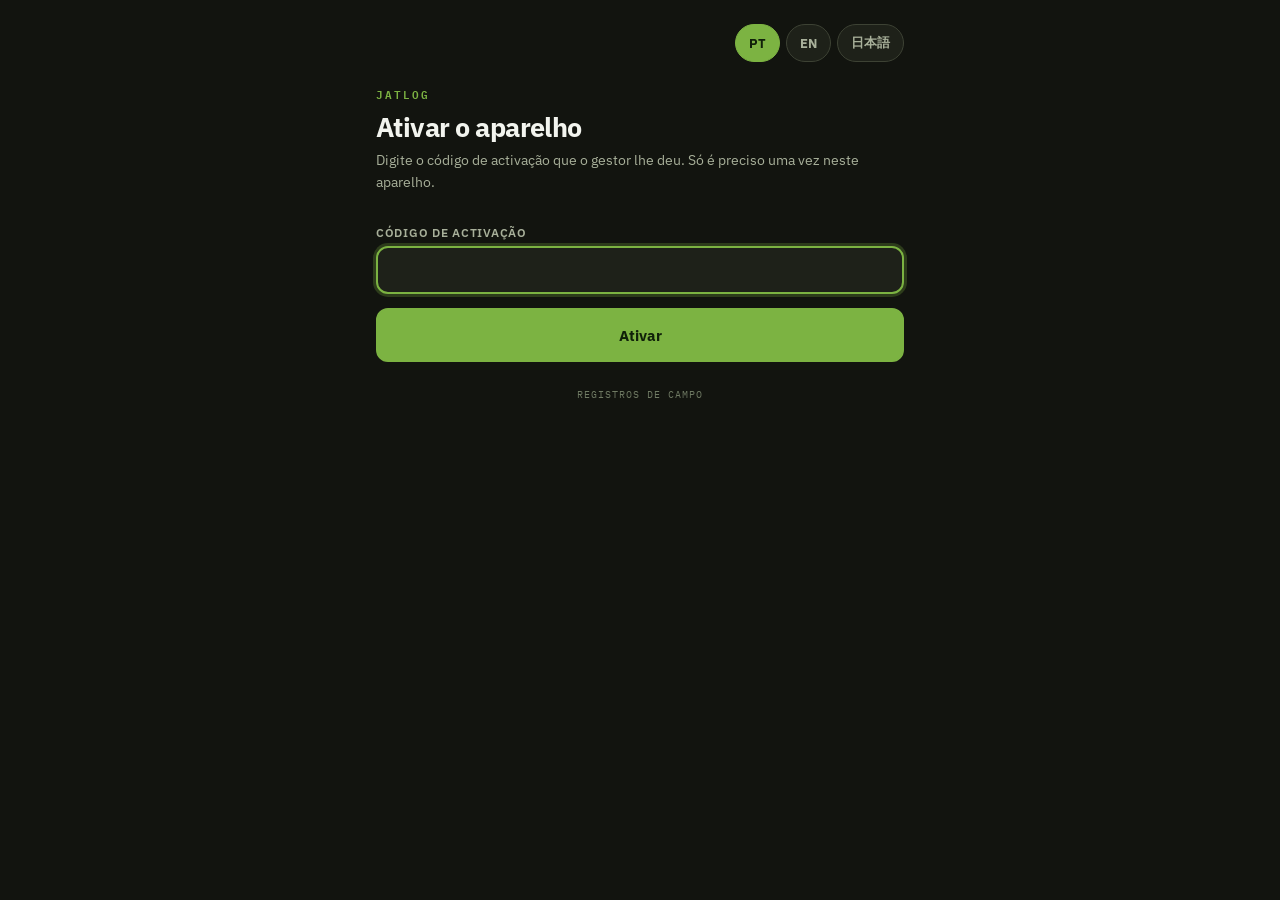
==== docs/colheita/index.html @ c5e39d82 "Make the field a choice, not something already filled in The harvest module opened with Tanheia alre" ====
<!DOCTYPE html>
<html lang="pt-BR">
<head>
<meta charset="UTF-8">
<meta name="viewport" content="width=device-width, initial-scale=1, maximum-scale=1, user-scalable=no, viewport-fit=cover">
<title>JatLog</title>

<link rel="manifest" href="../manifest.webmanifest">
<meta name="theme-color" content="#12140F">
<meta name="apple-mobile-web-app-capable" content="yes">
<meta name="mobile-web-app-capable" content="yes">
<meta name="apple-mobile-web-app-status-bar-style" content="black-translucent">
<meta name="apple-mobile-web-app-title" content="JatLog">
<link rel="apple-touch-icon" href="../icon-192.png">
<link rel="icon" type="image/png" href="../icon-192.png">

<link rel="preconnect" href="https://fonts.googleapis.com">
<link rel="preconnect" href="https://fonts.gstatic.com" crossorigin>
<link href="https://fonts.googleapis.com/css2?family=IBM+Plex+Mono:wght@400;500;600;700&family=IBM+Plex+Sans:wght@400;500;600;700&display=swap" rel="stylesheet">
<link rel="stylesheet" href="../styles.css">
</head>
<body>

<!-- barra de rede / fila de envio -->
<div id="barra" hidden></div>

<main id="palco">

  <!-- escolha do idioma (só nos ecrãs de entrada) -->
  <div class="idiomas" id="idiomas" hidden></div>

  <!-- A activação e o nome são pedidos uma só vez, no menu (../index.html).
       Este módulo começa já na escolha do local e do mês. -->

  <!-- ------------------------------------------------- 2. local e mês ---- -->
  <section class="ecra" id="ecraLocal" hidden>
    <div class="login-head">
      <div class="mark">JatLog</div>
      <h1 data-t="local.titulo"></h1>
      <p id="subLocal"></p>
    </div>
    <div class="painel">
      <div class="banner error" id="avisoLocal" hidden></div>

      <!-- O local escolhe-se sempre, sem nada pré-marcado: com um valor por
           omissão era fácil registar em Tanheia o que se pesou no 7 de Abril. -->
      <div class="campo" data-t="local.local"></div>
      <div id="escolhaLocal" class="escolhas-local"></div>

      <div class="duas">
        <div>
          <label class="campo" for="selMes" data-t="local.mes"></label>
          <select id="selMes"></select>
        </div>
        <div>
          <label class="campo" for="selAno" data-t="local.ano"></label>
          <select id="selAno"></select>
        </div>
      </div>

      <button class="btn principal" id="btnContinuar" data-t="local.botao"></button>
    </div>
    <button class="btn ligacao" id="btnMenu2" data-t="geral.menu"></button>
    <div class="appfoot" data-t="app.rodape"></div>
  </section>

  <!-- ------------------------------------------------ barra de contexto ---- -->
  <div class="topbar" id="topo" hidden>
    <div class="who">
      <div class="name" id="topoNome"></div>
      <div class="month" id="topoMes"></div>
    </div>
    <div class="counter">
      <div class="num" id="topoNum">0</div>
      <div class="lbl" data-t="topo.registros"></div>
    </div>
  </div>

  <!-- --------------------------------------------------------- 3. busca ---- -->
  <section class="ecra" id="ecraBusca" hidden>
    <div id="linhaMesAdmin" hidden>
      <label class="campo" for="selMesAdmin" data-t="busca.mesAdmin"></label>
      <select id="selMesAdmin"></select>
    </div>

    <div class="banner error" id="avisoBusca" hidden></div>
    <div class="banner ok" id="avisoGravado" hidden></div>

    <div class="eyebrow" id="rotuloBusca"></div>
    <input type="text" id="inpBusca" class="busca" placeholder="1"
           inputmode="numeric" pattern="[0-9]*" enterkeyhint="search"
           autocomplete="off">

    <div class="banner info" data-t="busca.ajuda"></div>

    <div class="duas">
      <button class="btn ligacao" id="btnMudarLocal" data-t="busca.mudarLocal"></button>
      <button class="btn ligacao" id="btnMenu" data-t="geral.menu"></button>
    </div>
  </section>

  <!-- ---------------------------------------------------- 4. candidatos ---- -->
  <section class="ecra" id="ecraCandidatos" hidden>
    <div class="banner warn" id="avisoCandidatos"></div>
    <div id="listaCandidatos"></div>
    <button class="btn" id="btnOutroNumero" data-t="candidatos.outro"></button>
  </section>

  <!-- ---------------------------------------------------------- 5. peso ---- -->
  <section class="ecra" id="ecraPeso" hidden>
    <div class="banner error" id="avisoPeso" hidden></div>
    <div class="banner warn" id="avisoJaRegistado" hidden></div>

    <div class="readout">
      <div class="tag" data-t="peso.tag"></div>
      <div class="line-code" id="pesoLinha"></div>
      <div class="sub" id="pesoSub"></div>
    </div>

    <input type="text" id="inpPeso" class="mostrador" placeholder="0.00"
           inputmode="decimal" enterkeyhint="done" autocomplete="off">

    <div class="segmento" id="segPeso">
      <button type="button" data-unidade="kg" class="activo">kg</button>
      <button type="button" data-unidade="g">g</button>
    </div>

    <div class="duas">
      <button class="btn principal" id="btnRegistar" data-t="peso.registar"></button>
      <button class="btn cancelar" id="btnCancelarPeso" data-t="peso.cancelar"></button>
    </div>

    <div class="meta">
      <div class="cell"><div class="k" data-t="peso.mae"></div><div class="v" id="metaMae">-</div></div>
      <div class="cell"><div class="k" data-t="peso.variedade"></div><div class="v" id="metaVariedade">-</div></div>
      <div class="cell"><div class="k" data-t="peso.saco"></div><div class="v" id="metaSaco">-</div></div>
      <div class="cell"><div class="k" data-t="peso.plantas"></div><div class="v" id="metaPlantas">-</div></div>
    </div>
  </section>

  <!-- ----------------------------------------------- 6. confirmar valor ---- -->
  <section class="ecra" id="ecraConfirmar" hidden>
    <div class="banner warn" id="avisoConfirmar"></div>
    <div class="readout">
      <div class="tag" data-t="confirmar.tag"></div>
      <div class="line-code" id="confirmarLinha"></div>
      <div class="sub" id="confirmarValor"></div>
    </div>
    <div class="duas">
      <button class="btn principal" id="btnRegistarAssim" data-t="confirmar.assim"></button>
      <button class="btn cancelar" id="btnCorrigir" data-t="confirmar.corrigir"></button>
    </div>
  </section>

  <!-- -------------------------------------------------------- 7. editar ---- -->
  <section class="ecra" id="ecraEditar" hidden>
    <div class="banner error" id="avisoEditar" hidden></div>
    <div class="banner warn" id="cabecalhoEditar"></div>

    <div class="readout">
      <div class="tag" data-t="editar.tag"></div>
      <div class="line-code" id="editarLinha"></div>
      <div class="sub" id="editarSub"></div>
    </div>

    <input type="text" id="inpEditar" class="mostrador" inputmode="decimal"
           enterkeyhint="done" autocomplete="off">

    <div class="segmento" id="segEditar">
      <button type="button" data-unidade="kg" class="activo">kg</button>
      <button type="button" data-unidade="g">g</button>
    </div>

    <div class="duas">
      <button class="btn principal" id="btnGuardarEdicao" data-t="editar.guardar"></button>
      <button class="btn cancelar" id="btnCancelarEdicao" data-t="editar.cancelar"></button>
    </div>

    <button class="btn apagar" id="btnApagar" data-t="editar.apagar"></button>
  </section>

  <!-- -------------------------------------------------------- 8. apagar ---- -->
  <section class="ecra" id="ecraApagar" hidden>
    <div class="banner error" id="avisoApagarTexto"></div>
    <div class="readout">
      <div class="tag" data-t="apagar.tag"></div>
      <div class="line-code" id="apagarLinha"></div>
      <div class="sub" id="apagarSub"></div>
    </div>
    <div class="duas">
      <button class="btn perigo" id="btnApagarSim" data-t="apagar.sim"></button>
      <button class="btn cancelar" id="btnApagarNao" data-t="apagar.nao"></button>
    </div>
  </section>

  <!-- ------------------------------------------------------- histórico ---- -->
  <div id="historico" hidden>
    <div class="eyebrow" style="margin-top:26px" data-t="historico.titulo"></div>
    <div id="listaHistorico"></div>
  </div>

</main>

<div id="brinde" hidden></div>

<script src="../config.js"></script>
<script src="./i18n.js"></script>
<script src="./app.js"></script>
</body>
</html>
---- docs/styles.css ----
/* JatLog — entrada comum e módulo da colheita.
 *
 * O desenho veio da aplicação Streamlit ("balança"), mas as cores são as do
 * módulo das medições: fundo escuro e verde-limão, pensados para se ler ao sol
 * (Kaz, 2026-08-11: "juntem-se no escuro"). A estrutura das classes e as
 * medidas não mudaram — só a paleta.
 *
 * Os nomes das variáveis são os de sempre para não haver que reescrever o
 * ficheiro todo; o que mudou foi o valor. `--card` é o painel, `--ink` é o
 * texto claro, `--green` é o acento. `--sobre-verde` é o texto que assenta
 * por cima do acento (nunca branco: sobre este verde não tem contraste).
 */

:root {
  --ink:         #F2F4EE;
  --ink-soft:    #A8B09A;
  --ink-fraco:   #6F7A63;
  --line:        #3D4234;
  --bg:          #12140F;
  --card:        #1E2119;
  --card2:       #2A2E23;
  --green:       #7CB342;
  --green-dark:  #558B2F;
  --green-soft:  #17400F;
  --sobre-verde: #10210A;
  --amber:       #F9A825;
  --amber-soft:  #4A3C0C;
  --red:         #E53935;
  --red-soft:    #4A1414;
  --panel:       #0B0D09;
  --digit:       #B6E88A;
  --shadow:      0 1px 2px rgba(0,0,0,.35), 0 6px 20px rgba(0,0,0,.30);
  --font-ui:    'IBM Plex Sans', -apple-system, BlinkMacSystemFont, 'Segoe UI', sans-serif;
  --font-mono:  'IBM Plex Mono', ui-monospace, SFMono-Regular, Menlo, monospace;
}

/* Uma classe nunca deve vencer o atributo hidden (erro já cometido no India Rec). */
[hidden] { display: none !important; }

* { box-sizing: border-box; }

html, body {
  margin: 0;
  padding: 0;
  background: var(--bg);
  color: var(--ink);
  font-family: var(--font-ui);
  -webkit-text-size-adjust: 100%;
  -webkit-tap-highlight-color: transparent;
  overscroll-behavior-y: none;
}

#palco {
  max-width: 560px;
  margin: 0 auto;
  padding: calc(env(safe-area-inset-top, 0px) + 14px) 16px
           calc(env(safe-area-inset-bottom, 0px) + 40px);
}

@keyframes rise { from { opacity: 0; transform: translateY(6px); } to { opacity: 1; transform: none; } }
.ecra { animation: rise .18s ease-out; }

/* ================= barra de rede / fila ================= */
/* os mesmos tons da barra de estado do módulo das medições */
#barra {
  position: sticky;
  top: 0;
  z-index: 50;
  padding: 9px 12px;
  text-align: center;
  font-size: 13px;
  font-weight: 600;
  letter-spacing: .04em;
  color: #fff;
  background: #6D1B1B;
}
#barra.enviando { background: #5D4E12; }
#barra.guardado { background: var(--green-dark); }

/* ================= escolha do idioma ================= */
.idiomas {
  display: flex;
  justify-content: flex-end;
  gap: 6px;
  padding-top: 10px;
}
.idiomas button {
  min-height: 38px;
  border: 1px solid var(--line);
  background: var(--card);
  color: var(--ink-soft);
  font-family: var(--font-ui);
  font-size: 13px;
  font-weight: 700;
  padding: 7px 13px;
  border-radius: 999px;
  cursor: pointer;
}
.idiomas button.activo {
  background: var(--green);
  border-color: var(--green);
  color: var(--sobre-verde);
}

/* ================= cabeçalho de entrada ================= */
.login-head { padding: 22px 0 18px; }
.login-head .mark {
  font-family: var(--font-mono);
  font-size: 11px;
  letter-spacing: .18em;
  text-transform: uppercase;
  color: var(--green);
  font-weight: 600;
}
.login-head h1 {
  font-size: 27px;
  font-weight: 700;
  margin: 8px 0 6px;
  line-height: 1.22;
  letter-spacing: -.02em;
}
.login-head p { font-size: 14px; color: var(--ink-soft); margin: 0; line-height: 1.55; }

.appfoot {
  margin-top: 26px;
  text-align: center;
  font-family: var(--font-mono);
  font-size: 10px;
  letter-spacing: .1em;
  text-transform: uppercase;
  color: var(--ink-fraco);
}

/* ================= painel de formulário ================= */
.painel { display: block; }

label.campo, div.campo {
  display: block;
  font-size: 12px;
  font-weight: 600;
  letter-spacing: .06em;
  text-transform: uppercase;
  color: var(--ink-soft);
  margin: 14px 0 6px;
}

/* ================= escolha do local ================= */
/* Dois botões grandes em vez de uma lista: qual dos dois campos se está a
   pesar tem de ser uma decisão visível, não um valor que já lá estava. */
.escolhas-local { display: grid; gap: 10px; }
.escolha-local {
  display: block;
  width: 100%;
  text-align: left;
  min-height: 66px;
  padding: 14px 16px;
  background: var(--card);
  border: 2px solid var(--line);
  border-radius: 14px;
  color: var(--ink);
  font-family: var(--font-ui);
  cursor: pointer;
}
.escolha-local b { display: block; font-size: 17px; font-weight: 700; }
.escolha-local span { display: block; margin-top: 3px; font-size: 13px; color: var(--ink-soft); }
.escolha-local.activo {
  background: var(--green);
  border-color: var(--green);
  color: var(--sobre-verde);
}
.escolha-local.activo span { color: var(--sobre-verde); opacity: .8; }
.escolha-local:focus-visible { outline: 3px solid var(--green); outline-offset: 2px; }

input[type="text"], input[type="password"], select {
  width: 100%;
  background: var(--card);
  border: 2px solid var(--line);
  border-radius: 12px;
  font-family: var(--font-ui);
  font-size: 16px;
  padding: 12px 14px;
  color: var(--ink);
  appearance: none;
  -webkit-appearance: none;
}
select {
  background-image: url("data:image/svg+xml;utf8,<svg xmlns='http://www.w3.org/2000/svg' width='12' height='8'><path d='M1 1l5 5 5-5' fill='none' stroke='%23A8B09A' stroke-width='1.8' stroke-linecap='round'/></svg>");
  background-repeat: no-repeat;
  background-position: right 14px center;
  padding-right: 36px;
}
input:focus, select:focus {
  outline: none;
  border-color: var(--green);
  box-shadow: 0 0 0 3px rgba(124, 179, 66, .25);
}
input::placeholder { color: var(--ink-fraco); }
/* o menu do select é desenhado pelo sistema: sem isto ficava texto claro
   sobre fundo claro em alguns Android */
select option { background: var(--card); color: var(--ink); }

.duas { display: grid; grid-template-columns: 1fr 1fr; gap: 10px; }
.duas > .btn { margin-top: 10px; }

/* o painel é mais claro que os campos que estão lá dentro: no escuro, um campo
   da mesma cor do painel desaparece */
details#blocoAdmin {
  margin-top: 14px;
  border: 1px solid var(--line);
  border-radius: 12px;
  background: var(--card2);
  overflow: hidden;
}
details#blocoAdmin summary {
  font-size: 13px;
  color: var(--ink-soft);
  padding: 13px 14px;
  cursor: pointer;
}
details#blocoAdmin > *:not(summary) { margin-left: 14px; margin-right: 14px; }
details#blocoAdmin > input { width: calc(100% - 28px); margin-bottom: 14px; }

/* ================= botões ================= */
.btn {
  display: block;
  width: 100%;
  margin-top: 14px;
  border-radius: 12px;
  font-family: var(--font-ui);
  font-size: 15px;
  font-weight: 600;
  min-height: 54px;
  padding: 10px 16px;
  border: 2px solid var(--line);
  background: var(--card2);
  color: var(--ink);
  cursor: pointer;
  transition: transform .08s ease, background .15s ease;
}
.btn:hover { border-color: var(--ink-soft); }
.btn:active { transform: scale(.985); }
.btn:focus-visible { outline: 3px solid var(--green); outline-offset: 2px; }
.btn[disabled] { opacity: .45; cursor: default; }
.btn[disabled]:active { transform: none; }

.btn.principal {
  background: var(--green);
  border-color: var(--green);
  color: var(--sobre-verde);
  font-weight: 700;
}
.btn.principal:hover { background: var(--green-dark); border-color: var(--green-dark); }

.btn.cancelar { background: var(--red-soft); border-color: var(--red); color: #FFB4AE; }
.btn.cancelar:hover { background: var(--red); color: #fff; }

.btn.perigo { background: var(--red); border-color: var(--red); color: #fff; }
.btn.perigo:hover { background: #B71C1C; border-color: #B71C1C; }

.btn.ligacao {
  background: transparent;
  border: none;
  color: var(--ink-soft);
  font-size: 13px;
  font-weight: 500;
  min-height: 38px;
  text-decoration: underline;
  text-underline-offset: 3px;
}
.btn.apagar {
  background: transparent;
  border: none;
  color: #FF8A80;
  font-size: 13px;
  font-weight: 500;
  min-height: 38px;
  text-decoration: underline;
  text-underline-offset: 3px;
}

/* ================= barra de contexto ================= */
.topbar {
  display: flex;
  align-items: center;
  justify-content: space-between;
  gap: 12px;
  background: var(--card);
  border: 1px solid var(--line);
  border-radius: 14px;
  padding: 12px 14px;
  margin-bottom: 12px;
  box-shadow: var(--shadow);
}
.topbar .who { min-width: 0; }
.topbar .who .name {
  font-size: 14px;
  font-weight: 600;
  white-space: nowrap;
  overflow: hidden;
  text-overflow: ellipsis;
}
.topbar .who .month {
  font-family: var(--font-mono);
  font-size: 11px;
  letter-spacing: .08em;
  text-transform: uppercase;
  color: var(--ink-soft);
  margin-top: 3px;
}
/* o mesmo crachá do módulo das medições */
.badge-adm {
  display: inline-block;
  font-size: 9px;
  font-weight: 800;
  letter-spacing: .12em;
  background: var(--green);
  color: var(--sobre-verde);
  border-radius: 999px;
  padding: 2px 8px;
  margin-left: 6px;
  vertical-align: 2px;
}
.counter { flex: 0 0 auto; text-align: right; padding-left: 12px; border-left: 1px solid var(--line); }
.counter .num {
  font-family: var(--font-mono);
  font-size: 26px;
  font-weight: 700;
  line-height: 1;
  color: var(--green);
  font-variant-numeric: tabular-nums;
}
.counter .lbl {
  font-size: 10px;
  letter-spacing: .1em;
  text-transform: uppercase;
  color: var(--ink-soft);
  margin-top: 4px;
}

/* ================= títulos de secção ================= */
.eyebrow {
  font-family: var(--font-mono);
  font-size: 11px;
  font-weight: 600;
  letter-spacing: .14em;
  text-transform: uppercase;
  color: var(--ink-soft);
  margin: 4px 0 8px;
}

/* ================= painel de pesagem ================= */
.readout {
  background: var(--card);
  border: 1px solid var(--line);
  border-radius: 16px;
  padding: 14px 16px;
  margin-bottom: 10px;
  box-shadow: var(--shadow);
}
.readout .tag {
  font-family: var(--font-mono);
  font-size: 11px;
  letter-spacing: .14em;
  text-transform: uppercase;
  color: var(--ink-soft);
  margin-bottom: 6px;
}
.readout .line-code {
  font-family: var(--font-mono);
  font-size: 32px;
  font-weight: 700;
  color: var(--green);
  letter-spacing: -.01em;
  line-height: 1.1;
  word-break: break-word;
}
.readout .sub { font-size: 12px; color: var(--ink-soft); margin-top: 6px; }

/* o visor do peso: mais fundo que o resto, como um mostrador de balança */
input.mostrador {
  background: var(--panel);
  color: var(--digit);
  border: 2px solid var(--line);
  border-radius: 18px;
  font-family: var(--font-mono);
  font-size: 40px;
  font-weight: 700;
  text-align: right;
  letter-spacing: -.02em;
  padding: 18px 20px;
  caret-color: var(--digit);
}
input.mostrador:focus { box-shadow: none; }
input.mostrador::placeholder { color: #46543A; font-weight: 400; }

/* a caixa grande da busca */
input.busca {
  border: 2px solid var(--line);
  border-radius: 14px;
  font-family: var(--font-mono);
  font-size: 34px;
  font-weight: 700;
  text-align: center;
  padding: 16px 14px;
}
input.busca::placeholder { color: #5E6A52; font-weight: 400; }

/* ================= segmento kg / g ================= */
.segmento {
  display: grid;
  grid-template-columns: 1fr 1fr;
  gap: 6px;
  background: var(--card);
  border: 1px solid var(--line);
  border-radius: 12px;
  padding: 5px;
  margin-top: 10px;
}
.segmento button {
  background: transparent;
  border: none;
  color: var(--ink-soft);
  font-family: var(--font-mono);
  font-size: 15px;
  font-weight: 600;
  min-height: 44px;
  border-radius: 8px;
  cursor: pointer;
}
.segmento button.activo { background: var(--green); color: var(--sobre-verde); font-weight: 700; }

/* ================= banners ================= */
.banner {
  border-radius: 12px;
  padding: 12px 14px;
  font-size: 13.5px;
  line-height: 1.5;
  margin-bottom: 12px;
  border: 1px solid transparent;
}
.banner b { font-family: var(--font-mono); }
.banner.warn  { background: var(--amber-soft); border-color: #6B5A1F; color: #F7DD9A; }
.banner.error { background: var(--red-soft);   border-color: #7A2B28; color: #FFB4AE; }
/* a ajuda fica ao lado da caixa de busca o tempo todo: mais apagada que as
   outras, para não competir com o número que se está a escrever */
.banner.info  { background: #1B2A15; border-color: #33452A; color: #B8C8A6; }
.banner.ok {
  background: var(--green-soft);
  border-color: #3E8A2C;
  color: #CFE8B4;
  font-weight: 600;
}
.banner.ok .tick { display: inline-block; font-family: var(--font-mono); font-weight: 700; margin-right: 6px; }

/* ================= grelha de detalhe ================= */
.meta {
  display: grid;
  grid-template-columns: 1fr 1fr;
  gap: 1px;
  background: var(--line);
  border: 1px solid var(--line);
  border-radius: 12px;
  overflow: hidden;
  margin-top: 14px;
}
.meta .cell { background: var(--card); padding: 11px 13px; }
.meta .k { font-size: 10px; letter-spacing: .1em; text-transform: uppercase; color: var(--ink-soft); }
.meta .v {
  font-family: var(--font-mono);
  font-size: 16px;
  font-weight: 600;
  margin-top: 3px;
  word-break: break-word;
}

/* ================= cartões (candidatos e histórico) ================= */
.cartao {
  display: block;
  width: 100%;
  text-align: left;
  border: 2px solid var(--line);
  border-radius: 12px;
  background: var(--card);
  font-family: var(--font-mono);
  font-size: 13px;
  line-height: 1.45;
  color: var(--ink);
  cursor: pointer;
  margin-bottom: 6px;
  white-space: pre-line;
}
.cartao:hover { border-color: var(--green); background: var(--card2); }
.cartao:focus-visible { outline: 3px solid var(--green); outline-offset: 2px; }

#listaCandidatos .cartao { min-height: 84px; padding: 14px 16px; }
#listaHistorico .cartao { min-height: 58px; padding: 10px 14px; }

/* registos de outra pessoa: cartão estático, sem toque */
.histrow {
  border: 2px solid var(--line);
  border-radius: 12px;
  background: #191C14;
  padding: 10px 14px;
  margin-bottom: 6px;
  font-family: var(--font-mono);
  font-size: 13px;
  line-height: 1.4;
}
.histrow .hs, .cartao .hs { color: var(--ink-soft); font-size: 12px; margin-top: 2px; display: block; }

/* por enviar */
.porenviar { border-style: dashed; border-color: #9A7F2A; background: #2A2413; }
.selo {
  display: inline-block;
  font-size: 9px;
  font-weight: 800;
  letter-spacing: .1em;
  background: var(--amber);
  color: #1A1A1A;
  border-radius: 999px;
  padding: 1px 7px;
  margin-left: 6px;
  vertical-align: 1px;
}

.empty {
  border: 1px dashed var(--line);
  border-radius: 12px;
  padding: 22px 14px;
  text-align: center;
  color: var(--ink-soft);
  font-size: 13.5px;
}

/* ================= aviso flutuante ================= */
/* o mesmo comprimido verde do módulo das medições */
#brinde {
  position: fixed;
  left: 50%;
  bottom: calc(env(safe-area-inset-bottom, 0px) + 22px);
  transform: translateX(-50%);
  z-index: 60;
  background: #43A047;
  color: #fff;
  font-size: 14px;
  font-weight: 700;
  padding: 13px 20px;
  border-radius: 999px;
  box-shadow: 0 6px 20px rgba(0, 0, 0, .45);
  max-width: 90vw;
  text-align: center;
}
#brinde.mau { background: var(--red); }

/* ================= menu: o que se vai registar =================
   Nome próprio de propósito: .cartao já é dos candidatos e do histórico
   da colheita, e as duas folhas de estilo são a mesma. */
.cartao-menu {
  display: block;
  text-decoration: none;
  color: inherit;
  background: var(--card);
  border: 2px solid var(--line);
  border-radius: 14px;
  box-shadow: var(--shadow);
  padding: 18px 16px;
  margin-top: 14px;
}
.cartao-menu:hover { border-color: var(--green); }
.cartao-menu:active { border-color: var(--green); transform: scale(.99); }
.cartao-menu:focus-visible { outline: 3px solid var(--green); outline-offset: 2px; }

.cartao-menu .cartao-t {
  display: block;
  font-size: 18px;
  font-weight: 700;
  letter-spacing: -.01em;
  color: var(--ink);
}
.cartao-menu .cartao-d {
  display: block;
  margin-top: 6px;
  font-size: 14px;
  line-height: 1.5;
  color: var(--ink-soft);
}
.cartao-menu .cartao-fila {
  display: inline-block;
  margin-top: 10px;
  padding: 3px 11px;
  border-radius: 999px;
  background: var(--amber);
  color: #1A1A1A;
  font-size: 13px;
  font-weight: 700;
}

/* O espaçamento largo é pensado para maiúsculas latinas; em japonês faz o
   texto parecer partido. Só se aplica quando o documento está em japonês. */
html[lang="ja"] .eyebrow,
html[lang="ja"] .topbar .who .month,
html[lang="ja"] .counter .lbl,
html[lang="ja"] .appfoot,
html[lang="ja"] .readout .tag,
html[lang="ja"] .meta .k,
html[lang="ja"] .selo,
html[lang="ja"] .badge-adm,
html[lang="ja"] label.campo,
html[lang="ja"] div.campo {
  letter-spacing: .02em;
}

@media (prefers-reduced-motion: reduce) {
  * { transition: none !important; animation: none !important; }
}
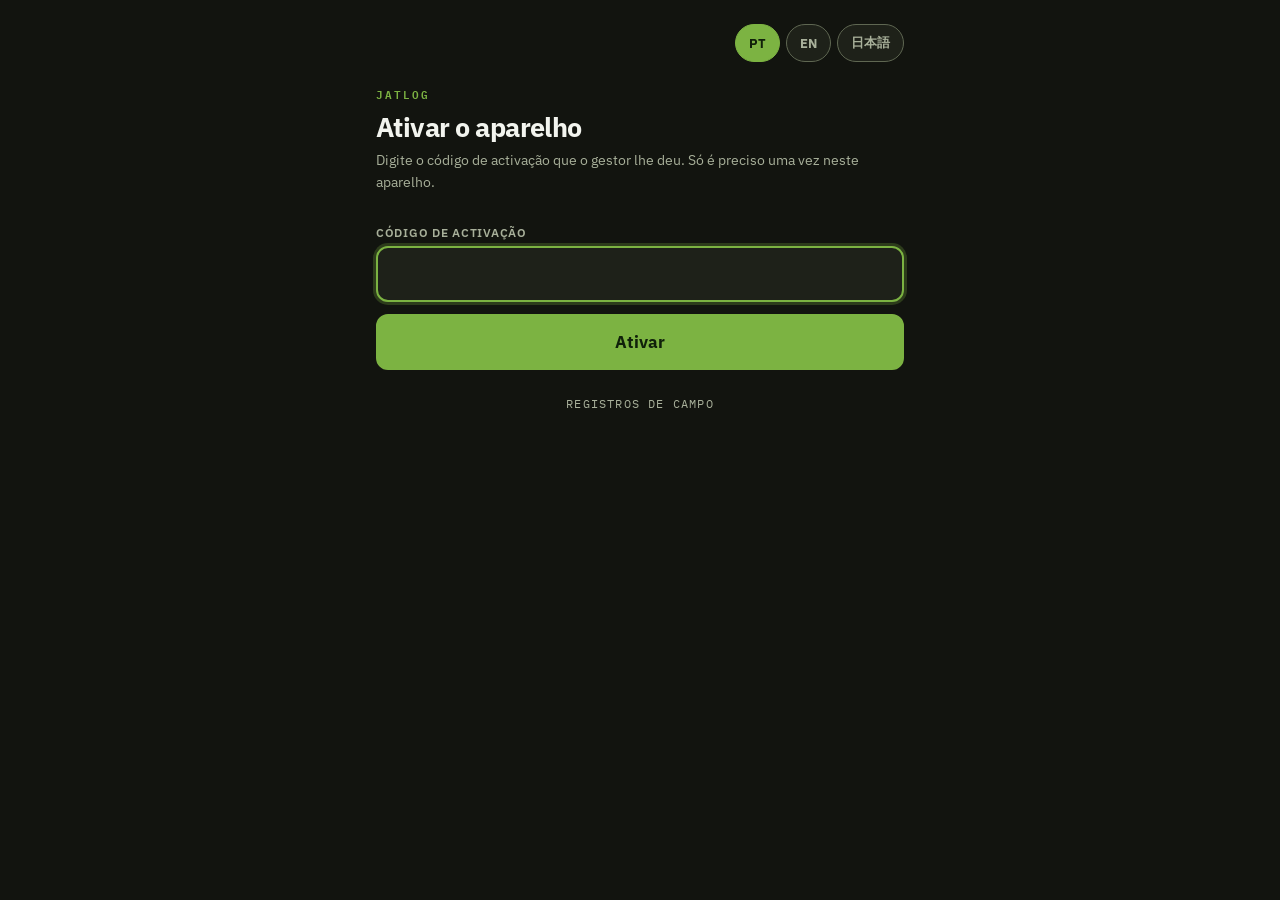
==== commit 45fbc6b0: "Make the controls look like controls The complaint was that the app had grown cluttered, and that th" ====
--- a/docs/colheita/index.html
+++ b/docs/colheita/index.html
@@ -60,7 +60,9 @@
 
       <button class="btn principal" id="btnContinuar" data-t="local.botao"></button>
     </div>
-    <button class="btn ligacao" id="btnMenu2" data-t="geral.menu"></button>
+    <div class="accoes">
+      <button class="btn ligacao" id="btnMenu2" data-t="geral.menu"></button>
+    </div>
     <div class="appfoot" data-t="app.rodape"></div>
   </section>
 
@@ -93,7 +95,7 @@
 
     <div class="banner info" data-t="busca.ajuda"></div>
 
-    <div class="duas">
+    <div class="accoes">
       <button class="btn ligacao" id="btnMudarLocal" data-t="busca.mudarLocal"></button>
       <button class="btn ligacao" id="btnMenu" data-t="geral.menu"></button>
     </div>
@@ -176,7 +178,9 @@
       <button class="btn cancelar" id="btnCancelarEdicao" data-t="editar.cancelar"></button>
     </div>
 
-    <button class="btn apagar" id="btnApagar" data-t="editar.apagar"></button>
+    <div class="accoes">
+      <button class="btn apagar" id="btnApagar" data-t="editar.apagar"></button>
+    </div>
   </section>
 
   <!-- -------------------------------------------------------- 8. apagar ---- -->
--- a/docs/styles.css
+++ b/docs/styles.css
@@ -30,8 +30,27 @@
   --panel:       #0B0D09;
   --digit:       #B6E88A;
   --shadow:      0 1px 2px rgba(0,0,0,.35), 0 6px 20px rgba(0,0,0,.30);
-  --font-ui:    'IBM Plex Sans', -apple-system, BlinkMacSystemFont, 'Segoe UI', sans-serif;
+  /* O IBM Plex Sans nao tem japones: sem os nomes a seguir, o japones caia no
+     que o sistema escolhesse e as duas escritas ficavam com pesos diferentes
+     na mesma linha. Estas familias sao as do proprio aparelho, nao se descarregam. */
+  --font-ui:    'IBM Plex Sans', 'IBM Plex Sans JP', 'Noto Sans JP', 'Hiragino Sans', 'Yu Gothic', -apple-system, BlinkMacSystemFont, 'Segoe UI', sans-serif;
   --font-mono:  'IBM Plex Mono', ui-monospace, SFMono-Regular, Menlo, monospace;
+
+  /* Duas medidas de canto e não seis: os controlos são 12, as caixas que os
+     contêm são 16. Chegar a duas foi o que tirou o ar de remendo. */
+  --r-ctl:  12px;
+  --r-card: 16px;
+  /* Superfície dos comandos secundários: nem vazio nem painel, para se ver que
+     se pode tocar sem competir com o botão principal. */
+  --quiet:  #232719;
+  /* O contorno do que se pode tocar. --line (1.8:1 contra o fundo) chega para
+     um fio de separacao, mas ao sol nao chega para dizer "isto e um comando":
+     este esta nos 3:1 que as normas pedem para o limite de um controlo.
+     Manter os dois separados e o que faz os comandos saltar e as divisorias
+     ficarem quietas. */
+  --line-forte: #5F6752;
+  /* Contorno do que destroi. Vermelho apagado: le-se como aviso sem gritar. */
+  --red-linha:  #6B2A26;
 }
 
 /* Uma classe nunca deve vencer o atributo hidden (erro já cometido no India Rec). */
@@ -86,7 +105,7 @@
 }
 .idiomas button {
   min-height: 38px;
-  border: 1px solid var(--line);
+  border: 1px solid var(--line-forte);
   background: var(--card);
   color: var(--ink-soft);
   font-family: var(--font-ui);
@@ -123,12 +142,12 @@
 
 .appfoot {
   margin-top: 26px;
+  font-size: 12px;
   text-align: center;
   font-family: var(--font-mono);
-  font-size: 10px;
   letter-spacing: .1em;
   text-transform: uppercase;
-  color: var(--ink-fraco);
+  color: var(--ink-soft);
 }
 
 /* ================= painel de formulário ================= */
@@ -155,8 +174,8 @@
   min-height: 66px;
   padding: 14px 16px;
   background: var(--card);
-  border: 2px solid var(--line);
-  border-radius: 14px;
+  border: 2px solid var(--line-forte);
+  border-radius: var(--r-card);
   color: var(--ink);
   font-family: var(--font-ui);
   cursor: pointer;
@@ -174,10 +193,11 @@
 input[type="text"], input[type="password"], select {
   width: 100%;
   background: var(--card);
-  border: 2px solid var(--line);
-  border-radius: 12px;
+  border: 2px solid var(--line-forte);
+  border-radius: var(--r-ctl);
   font-family: var(--font-ui);
-  font-size: 16px;
+  font-size: 17px;
+  min-height: 56px;
   padding: 12px 14px;
   color: var(--ink);
   appearance: none;
@@ -207,7 +227,7 @@
 details#blocoAdmin {
   margin-top: 14px;
   border: 1px solid var(--line);
-  border-radius: 12px;
+  border-radius: var(--r-ctl);
   background: var(--card2);
   overflow: hidden;
 }
@@ -220,62 +240,149 @@
 details#blocoAdmin > *:not(summary) { margin-left: 14px; margin-right: 14px; }
 details#blocoAdmin > input { width: calc(100% - 28px); margin-bottom: 14px; }
 
-/* ================= botões ================= */
+/* ================= botões =================
+ *
+ * Três níveis, e só três:
+ *
+ *   principal  cheio de verde   — o que se vem fazer a este ecrã (um só)
+ *   .btn       contornado       — a alternativa de igual peso (Corrigir, Cancelar)
+ *   .ligacao   superfície baixa — ir para outro sítio, ou o caso raro
+ *
+ * O que havia antes era um texto sublinhado a fazer de botão. Sublinhado quer
+ * dizer "ligação de página" em todo o lado menos aqui, não tinha área de toque
+ * e ficava a boiar no meio do ecrã. Agora é um comando com corpo, discreto pelo
+ * tom e não pelo tamanho — o dedo continua a ter 48px onde acertar.
+ */
 .btn {
   display: block;
   width: 100%;
-  margin-top: 14px;
-  border-radius: 12px;
+  margin-top: 12px;
+  border-radius: var(--r-ctl);
   font-family: var(--font-ui);
-  font-size: 15px;
-  font-weight: 600;
-  min-height: 54px;
+  font-size: 17px;
+  font-weight: 700;
+  min-height: 56px;
   padding: 10px 16px;
-  border: 2px solid var(--line);
-  background: var(--card2);
+  border: 2px solid var(--line-forte);
+  background: transparent;
   color: var(--ink);
   cursor: pointer;
-  transition: transform .08s ease, background .15s ease;
-}
-.btn:hover { border-color: var(--ink-soft); }
-.btn:active { transform: scale(.985); }
+  transition: transform .08s ease, background .15s ease, border-color .15s ease;
+}
+.btn:active { transform: scale(.985); background: var(--card2); }
 .btn:focus-visible { outline: 3px solid var(--green); outline-offset: 2px; }
-.btn[disabled] { opacity: .45; cursor: default; }
-.btn[disabled]:active { transform: none; }
 
 .btn.principal {
   background: var(--green);
   border-color: var(--green);
   color: var(--sobre-verde);
-  font-weight: 700;
-}
-.btn.principal:hover { background: var(--green-dark); border-color: var(--green-dark); }
-
-.btn.cancelar { background: var(--red-soft); border-color: var(--red); color: #FFB4AE; }
-.btn.cancelar:hover { background: var(--red); color: #fff; }
+}
+.btn.principal:active { background: var(--green-dark); border-color: var(--green-dark); }
+
+/* Cancelar e Corrigir desfazem uma intenção — não apagam nada. Estavam de
+   vermelho, a gritar tanto como o botão que apaga mesmo, e a seguir ao verde
+   o ecrã ficava aos semáforos. O vermelho passou a valer só para o que
+   destrói. Hoje é igual ao .btn simples — o mesmo papel, o mesmo aspecto. */
+.btn.cancelar { background: transparent; border-color: var(--line-forte); color: var(--ink); }
 
 .btn.perigo { background: var(--red); border-color: var(--red); color: #fff; }
-.btn.perigo:hover { background: #B71C1C; border-color: #B71C1C; }
+.btn.perigo:active { background: #B71C1C; border-color: #B71C1C; }
 
 .btn.ligacao {
-  background: transparent;
-  border: none;
-  color: var(--ink-soft);
-  font-size: 13px;
-  font-weight: 500;
-  min-height: 38px;
-  text-decoration: underline;
-  text-underline-offset: 3px;
-}
+  background: var(--quiet);
+  border: 1px solid var(--line-forte);
+  color: var(--ink-soft);
+  font-size: 15px;
+  font-weight: 600;
+  min-height: 48px;
+  margin-top: 8px;
+  padding: 12px 14px;
+  text-decoration: none;
+}
+.btn.ligacao:active { background: var(--card2); color: var(--ink); }
+
+/* Apagar mora com as ligações — mesma forma, mesmo peso — e distingue-se só
+   pela cor. Continua a passar por uma confirmação antes de fazer alguma coisa. */
 .btn.apagar {
   background: transparent;
-  border: none;
+  border: 1px solid var(--red-linha);
   color: #FF8A80;
+  font-size: 15px;
+  font-weight: 600;
+  min-height: 48px;
+  margin-top: 8px;
+  padding: 12px 14px;
+  text-decoration: none;
+}
+.btn.apagar:active { background: var(--red-soft); border-color: var(--red); }
+
+/* Desactivado não pode ser "o mesmo a 45%": a opacidade apagava o verde e a
+   letra por igual, e o rótulo do Continuar ficava exactamente da cor do fundo
+   do próprio botão — ilegível, e ainda por cima verde, isto é, com ar de estar
+   pronto a carregar. Aqui perde a cor e ganha o tom de coisa inerte.
+   ⚠ Tem de vir DEPOIS das variantes e nomeá-las uma a uma: `.btn.principal`
+   tem a mesma especificidade que `.btn[disabled]`, por isso a regra que estiver
+   mais abaixo é a que pinta. Já aconteceu — o botão desligado voltou a verde. */
+.btn[disabled],
+.btn.principal[disabled],
+.btn.cancelar[disabled],
+.btn.perigo[disabled],
+.btn.ligacao[disabled],
+.btn.apagar[disabled] {
+  background: var(--card2);
+  border-color: var(--line);
+  color: var(--ink-soft);
+  cursor: default;
+}
+.btn[disabled]:active { transform: none; background: var(--card2); }
+
+/* ⚠ O rato não existe no campo, mas o :hover existe no Android: depois de um
+   toque o browser mantém o elemento em hover até se tocar noutro sítio. Sem
+   esta barreira, o último botão premido ficava aceso e um grupo que devia
+   ler-se como um bloco aparecia com um dos seus desirmanado. */
+@media (hover: hover) and (pointer: fine) {
+  .btn:hover { border-color: var(--ink-soft); }
+  .btn.principal:hover { background: var(--green-dark); border-color: var(--green-dark); }
+  .btn.cancelar:hover { background: var(--card2); border-color: var(--ink-soft); }
+  .btn.perigo:hover { background: #B71C1C; border-color: #B71C1C; }
+  .btn.ligacao:hover { background: var(--card2); border-color: var(--ink-fraco); color: var(--ink); }
+  .btn.apagar:hover { background: var(--red-soft); border-color: var(--red); }
+  .btn[disabled]:hover { border-color: var(--line); }
+  .cartao:active { border-color: var(--green); background: var(--card2); }
+    .escolha-local:hover { border-color: var(--ink-soft); }
+}
+
+/* Os comandos do fundo do ecrã vivem juntos, debaixo de um fio. Três ligações
+   soltas com 40px de intervalo pareciam três decisões independentes; num bloco
+   só, lêem-se de uma vez e o ecrã acaba onde deve acabar.
+   O fio está no grupo e não no primeiro botão de propósito: o primeiro pode
+   estar [hidden] (o botão de administrador), e um fio preso a ele desapareceria
+   com ele. */
+.accoes {
+  display: grid;
+  gap: 8px;
+  margin-top: 24px;
+  padding-top: 16px;
+  border-top: 1px solid var(--line);
+}
+.accoes > .btn { margin-top: 0; }
+
+/* Na busca o grupo não fecha o ecrã: por baixo dele ainda vem o histórico do
+   mês. O fio fica, mas mais perto, para não anunciar um fim que não é fim. */
+#ecraBusca .accoes { margin-top: 18px; padding-top: 14px; }
+
+/* O único .btn que não é uma faixa: vive dentro do aviso da busca, ao lado do
+   texto ("não subiu — tentar de novo"). O display/width vêm de um style inline
+   posto pelo JS (colheita/app.js), aqui só se acerta a forma. */
+#btnRetentar {
+  background: transparent;
+  border-color: currentColor;
+  color: inherit;
+  min-height: 34px;
+  padding: 4px 12px;
   font-size: 13px;
-  font-weight: 500;
-  min-height: 38px;
-  text-decoration: underline;
-  text-underline-offset: 3px;
+  border-radius: 999px;
+  vertical-align: 1px;
 }
 
 /* ================= barra de contexto ================= */
@@ -286,7 +393,7 @@
   gap: 12px;
   background: var(--card);
   border: 1px solid var(--line);
-  border-radius: 14px;
+  border-radius: var(--r-card);
   padding: 12px 14px;
   margin-bottom: 12px;
   box-shadow: var(--shadow);
@@ -330,7 +437,7 @@
   font-variant-numeric: tabular-nums;
 }
 .counter .lbl {
-  font-size: 10px;
+  font-size: 11px;
   letter-spacing: .1em;
   text-transform: uppercase;
   color: var(--ink-soft);
@@ -352,7 +459,7 @@
 .readout {
   background: var(--card);
   border: 1px solid var(--line);
-  border-radius: 16px;
+  border-radius: var(--r-card);
   padding: 14px 16px;
   margin-bottom: 10px;
   box-shadow: var(--shadow);
@@ -381,7 +488,7 @@
   background: var(--panel);
   color: var(--digit);
   border: 2px solid var(--line);
-  border-radius: 18px;
+  border-radius: var(--r-card);
   font-family: var(--font-mono);
   font-size: 40px;
   font-weight: 700;
@@ -391,19 +498,19 @@
   caret-color: var(--digit);
 }
 input.mostrador:focus { box-shadow: none; }
-input.mostrador::placeholder { color: #46543A; font-weight: 400; }
+input.mostrador::placeholder { color: var(--ink-fraco); font-weight: 400; }
 
 /* a caixa grande da busca */
 input.busca {
   border: 2px solid var(--line);
-  border-radius: 14px;
+  border-radius: var(--r-card);
   font-family: var(--font-mono);
   font-size: 34px;
   font-weight: 700;
   text-align: center;
   padding: 16px 14px;
 }
-input.busca::placeholder { color: #5E6A52; font-weight: 400; }
+input.busca::placeholder { color: var(--ink-fraco); font-weight: 400; }
 
 /* ================= segmento kg / g ================= */
 .segmento {
@@ -411,27 +518,27 @@
   grid-template-columns: 1fr 1fr;
   gap: 6px;
   background: var(--card);
-  border: 1px solid var(--line);
-  border-radius: 12px;
+  border: 1px solid var(--line-forte);
+  border-radius: var(--r-ctl);
   padding: 5px;
   margin-top: 10px;
 }
 .segmento button {
   background: transparent;
+  border-radius: var(--r-ctl);
   border: none;
   color: var(--ink-soft);
   font-family: var(--font-mono);
   font-size: 15px;
   font-weight: 600;
   min-height: 44px;
-  border-radius: 8px;
   cursor: pointer;
 }
 .segmento button.activo { background: var(--green); color: var(--sobre-verde); font-weight: 700; }
 
 /* ================= banners ================= */
 .banner {
-  border-radius: 12px;
+  border-radius: var(--r-ctl);
   padding: 12px 14px;
   font-size: 13.5px;
   line-height: 1.5;
@@ -443,7 +550,8 @@
 .banner.error { background: var(--red-soft);   border-color: #7A2B28; color: #FFB4AE; }
 /* a ajuda fica ao lado da caixa de busca o tempo todo: mais apagada que as
    outras, para não competir com o número que se está a escrever */
-.banner.info  { background: #1B2A15; border-color: #33452A; color: #B8C8A6; }
+.banner.info  { background: transparent; border-color: transparent; color: var(--ink-soft);
+                font-size: 13px; padding: 6px 2px 0; margin-bottom: 10px; }
 .banner.ok {
   background: var(--green-soft);
   border-color: #3E8A2C;
@@ -459,12 +567,12 @@
   gap: 1px;
   background: var(--line);
   border: 1px solid var(--line);
-  border-radius: 12px;
+  border-radius: var(--r-card);
   overflow: hidden;
   margin-top: 14px;
 }
 .meta .cell { background: var(--card); padding: 11px 13px; }
-.meta .k { font-size: 10px; letter-spacing: .1em; text-transform: uppercase; color: var(--ink-soft); }
+.meta .k { font-size: 12px; letter-spacing: .1em; text-transform: uppercase; color: var(--ink-soft); }
 .meta .v {
   font-family: var(--font-mono);
   font-size: 16px;
@@ -478,8 +586,8 @@
   display: block;
   width: 100%;
   text-align: left;
-  border: 2px solid var(--line);
-  border-radius: 12px;
+  border: 2px solid var(--line-forte);
+  border-radius: var(--r-ctl);
   background: var(--card);
   font-family: var(--font-mono);
   font-size: 13px;
@@ -489,7 +597,7 @@
   margin-bottom: 6px;
   white-space: pre-line;
 }
-.cartao:hover { border-color: var(--green); background: var(--card2); }
+.cartao:active { border-color: var(--green); background: var(--card2); }
 .cartao:focus-visible { outline: 3px solid var(--green); outline-offset: 2px; }
 
 #listaCandidatos .cartao { min-height: 84px; padding: 14px 16px; }
@@ -498,7 +606,7 @@
 /* registos de outra pessoa: cartão estático, sem toque */
 .histrow {
   border: 2px solid var(--line);
-  border-radius: 12px;
+  border-radius: var(--r-ctl);
   background: #191C14;
   padding: 10px 14px;
   margin-bottom: 6px;
@@ -524,8 +632,9 @@
 }
 
 .empty {
-  border: 1px dashed var(--line);
-  border-radius: 12px;
+  border: 1px solid var(--line);
+  background: var(--card);
+  border-radius: var(--r-ctl);
   padding: 22px 14px;
   text-align: center;
   color: var(--ink-soft);
@@ -560,13 +669,14 @@
   text-decoration: none;
   color: inherit;
   background: var(--card);
-  border: 2px solid var(--line);
-  border-radius: 14px;
+  border: 2px solid var(--line-forte);
+  border-radius: var(--r-card);
   box-shadow: var(--shadow);
   padding: 18px 16px;
   margin-top: 14px;
 }
-.cartao-menu:hover { border-color: var(--green); }
+.cartao-menu { border-color: var(--green-dark); }
+.cartao-menu .cartao-t { color: var(--green); }
 .cartao-menu:active { border-color: var(--green); transform: scale(.99); }
 .cartao-menu:focus-visible { outline: 3px solid var(--green); outline-offset: 2px; }
 
@@ -597,6 +707,20 @@
 
 /* O espaçamento largo é pensado para maiúsculas latinas; em japonês faz o
    texto parecer partido. Só se aplica quando o documento está em japonês. */
+html[lang="ja"] .login-head h1,
+html[lang="ja"] .cartao-menu .cartao-t { letter-spacing: 0; }
+/* O japonês respira mais do que o alfabeto latino: 1.22 corta as kanas ao meio. */
+html[lang="ja"] .login-head h1 { line-height: 1.45; }
+html[lang="ja"] .login-head p,
+html[lang="ja"] .cartao-menu .cartao-d { line-height: 1.75; }
+/* O IBM Plex Mono não tem katakana: "オフライン" caía noutra letra, e ainda por
+   cima em maiúsculas com entreletra larga. */
+html[lang="ja"] .appfoot {
+  font-family: var(--font-ui);
+  letter-spacing: 0;
+  text-transform: none;
+}
+
 html[lang="ja"] .eyebrow,
 html[lang="ja"] .topbar .who .month,
 html[lang="ja"] .counter .lbl,
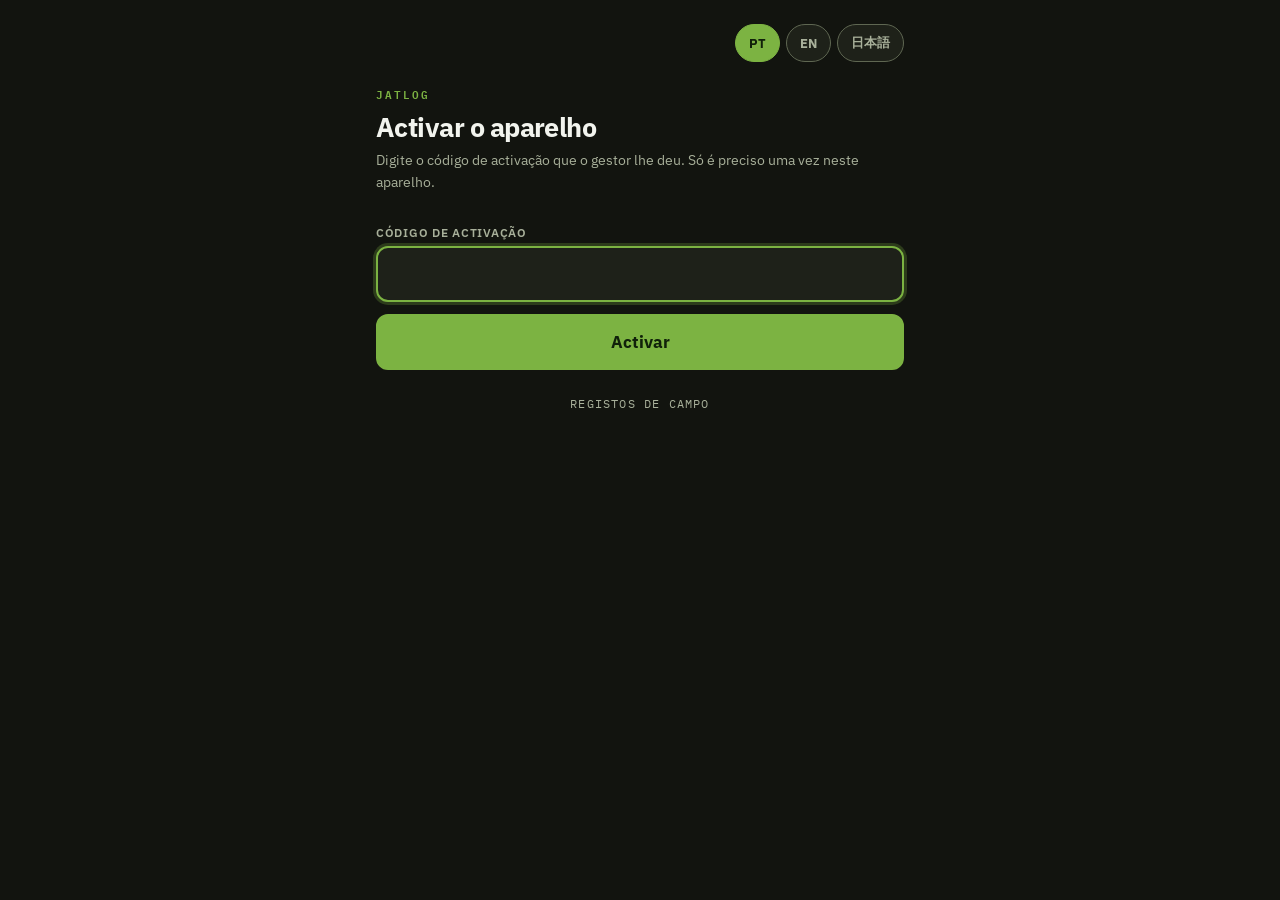
==== commit a4294511: "Speak one Portuguese, and move the delete button off the save spot The harvest side and the entry sc" ====
--- a/docs/colheita/index.html
+++ b/docs/colheita/index.html
@@ -1,5 +1,5 @@
 <!DOCTYPE html>
-<html lang="pt-BR">
+<html lang="pt-PT">
 <head>
 <meta charset="UTF-8">
 <meta name="viewport" content="width=device-width, initial-scale=1, maximum-scale=1, user-scalable=no, viewport-fit=cover">
@@ -191,9 +191,13 @@
       <div class="line-code" id="apagarLinha"></div>
       <div class="sub" id="apagarSub"></div>
     </div>
-    <div class="duas">
+    <!-- Aqui, e só aqui, a saída fica à esquerda. Em todos os outros ecrãs o
+         botão da esquerda é o que executa (Registar, Guardar); manter essa
+         ordem neste punha o apagar definitivo debaixo do polegar que já fez
+         duas vezes "guardar". O ecrã de eliminar das medições já está assim. -->
+    <div class="duas">
+      <button class="btn cancelar" id="btnApagarNao" data-t="apagar.nao"></button>
       <button class="btn perigo" id="btnApagarSim" data-t="apagar.sim"></button>
-      <button class="btn cancelar" id="btnApagarNao" data-t="apagar.nao"></button>
     </div>
   </section>
 
